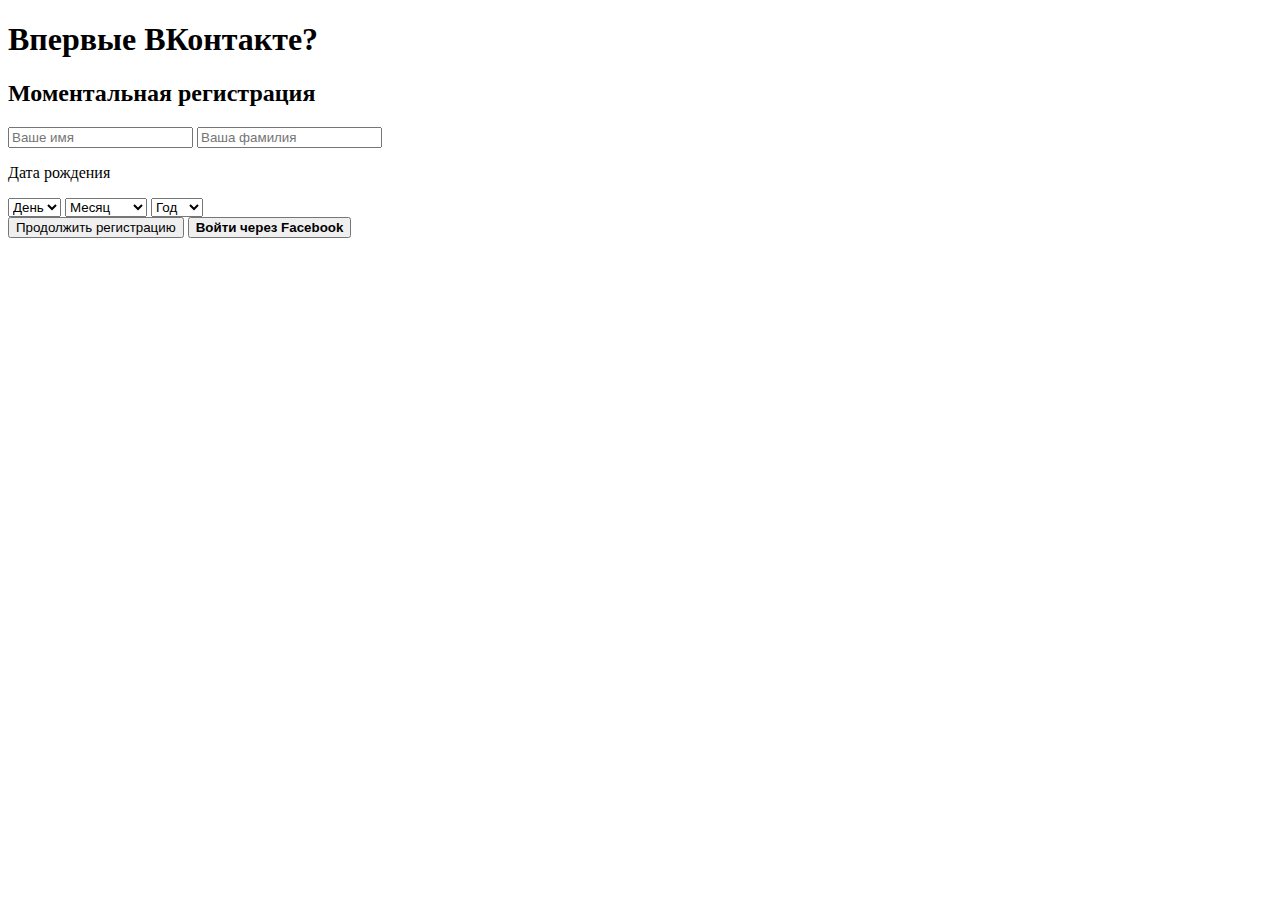
==== index.html @ 684052d0 "2 Week" ====
<!DOCTYPE html>
<html lang="ru">
<head>
    <link rel="stylesheet" href="Style.css">
    <meta charset="UTF-8">
    <title>Регистрация</title>
</head>
<body>
    <div id="register">
        <div id="Title">
            <h1>Впервые ВКонтакте?</h1>
            <h2>Моментальная регистрация</h2>
        </div>
        <div id="FLName">
            <input placeholder="Ваше имя">
            <input placeholder="Ваша фамилия">
        </div>
        <div id="birthday">
            <p>Дата рождения</p>
            <select id="day">
                <option class="default">День</option>
            </select>
            <script>
                let day = document.getElementById('day');
                for (var i=1; i<=31;i++){
                    day.options[day.options.length] = new Option(i, i);
                }
            </script>

            <select id="month">
                <option>Месяц</option>
                <option>Январь</option>
                <option>Февраль</option>
                <option>Март</option>
                <option>Апрель</option>
                <option>Май</option>
                <option>Июнь</option>
                <option>Июль</option>
                <option>Август</option>
                <option>Сентябрь</option>
                <option>Октябрь</option>
                <option>Ноябрь</option>
                <option>Декабрь</option>
            </select>

            <select id="year">
                <option>Год</option>
            </select>
            <script>
                let year = document.getElementById('year');
                for (var i=2007; i>=1902; i--){
                    year.options[year.options.length] = new Option(i, i);
                }
            </script>
        </div>

        <div id="alternative">
            <button id="next">Продолжить регистрацию</button>
            <button id="Facebook"><b>Войти через Facebook</b></button>
        </div>

    </div>
</body>
</html>
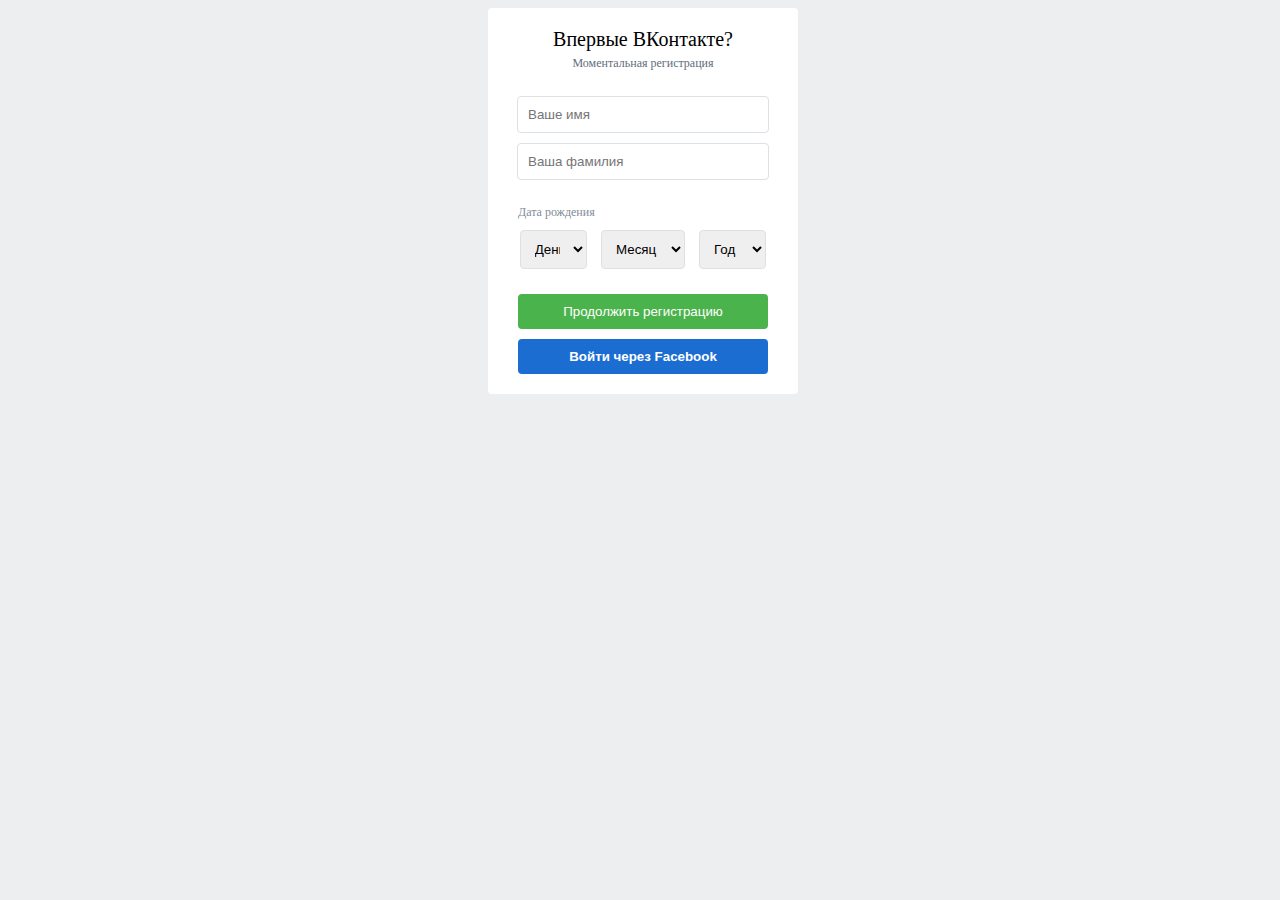
==== commit 23e0536a: "Update index.html" ====
--- a/index.html
+++ b/index.html
@@ -1,7 +1,7 @@
 <!DOCTYPE html>
 <html lang="ru">
 <head>
-    <link rel="stylesheet" href="Style.css">
+    <link rel="stylesheet" href="style.css">
     <meta charset="UTF-8">
     <title>Регистрация</title>
 </head>
@@ -61,4 +61,4 @@
 
     </div>
 </body>
-</html>+</html>
--- a/style.css
+++ b/style.css
@@ -0,0 +1,89 @@
+body{
+    width: calc(100% - 10px);
+    background-color: #EDEEF0;
+    text-align: center;
+    font-family: verdana;
+}
+#register{
+    display:inline-block;
+    background-color: white;
+    border-radius: 4px;
+    border: #DCE1E6;
+    width: 300px;
+}
+
+div *{
+    border-radius: 4px;
+    padding: 10px;
+    margin: 5px;
+}
+
+div{
+    padding: 5px;
+}
+
+input{
+    border-style:solid;
+    border-color: #DCE1E6;
+    border-width: 1px;
+    font-size: 10pt;
+    width: calc(100% - 50px);
+}
+select {
+    border-style:solid;
+    border-color: #DCE1E6;
+    border-width: 1px;
+    font-size: 10pt;
+}
+
+h1{
+    font-size: 15pt;
+    font-weight: lighter;
+    padding: 0px;
+}
+h2{
+    font-size: 9pt;
+    font-weight: lighter;
+    color: #626D7A;
+    padding: 0px;
+}
+
+button{
+    border-width: 0px;
+    color: white;
+    font-size: 10pt;
+    width: calc(100% - 30px);
+}
+
+#next{
+    background-color: #4BB34B;
+}
+#next:hover{
+    background-color: #61BB61
+}
+
+#Facebook{
+    background-color: #1B6DD1;
+}
+#Facebook:hover{
+    background-color: #2474D5;
+}
+
+p{
+    font-size: 9pt;
+    font-weight: lighter;
+    padding: 0px;
+    text-align: left;
+    color: #818C99;
+    padding-left: 10px;
+}
+
+#day{
+    width: 24%;
+}
+#month{
+    width: 30%;
+}
+#year{
+    width: 24%;
+}
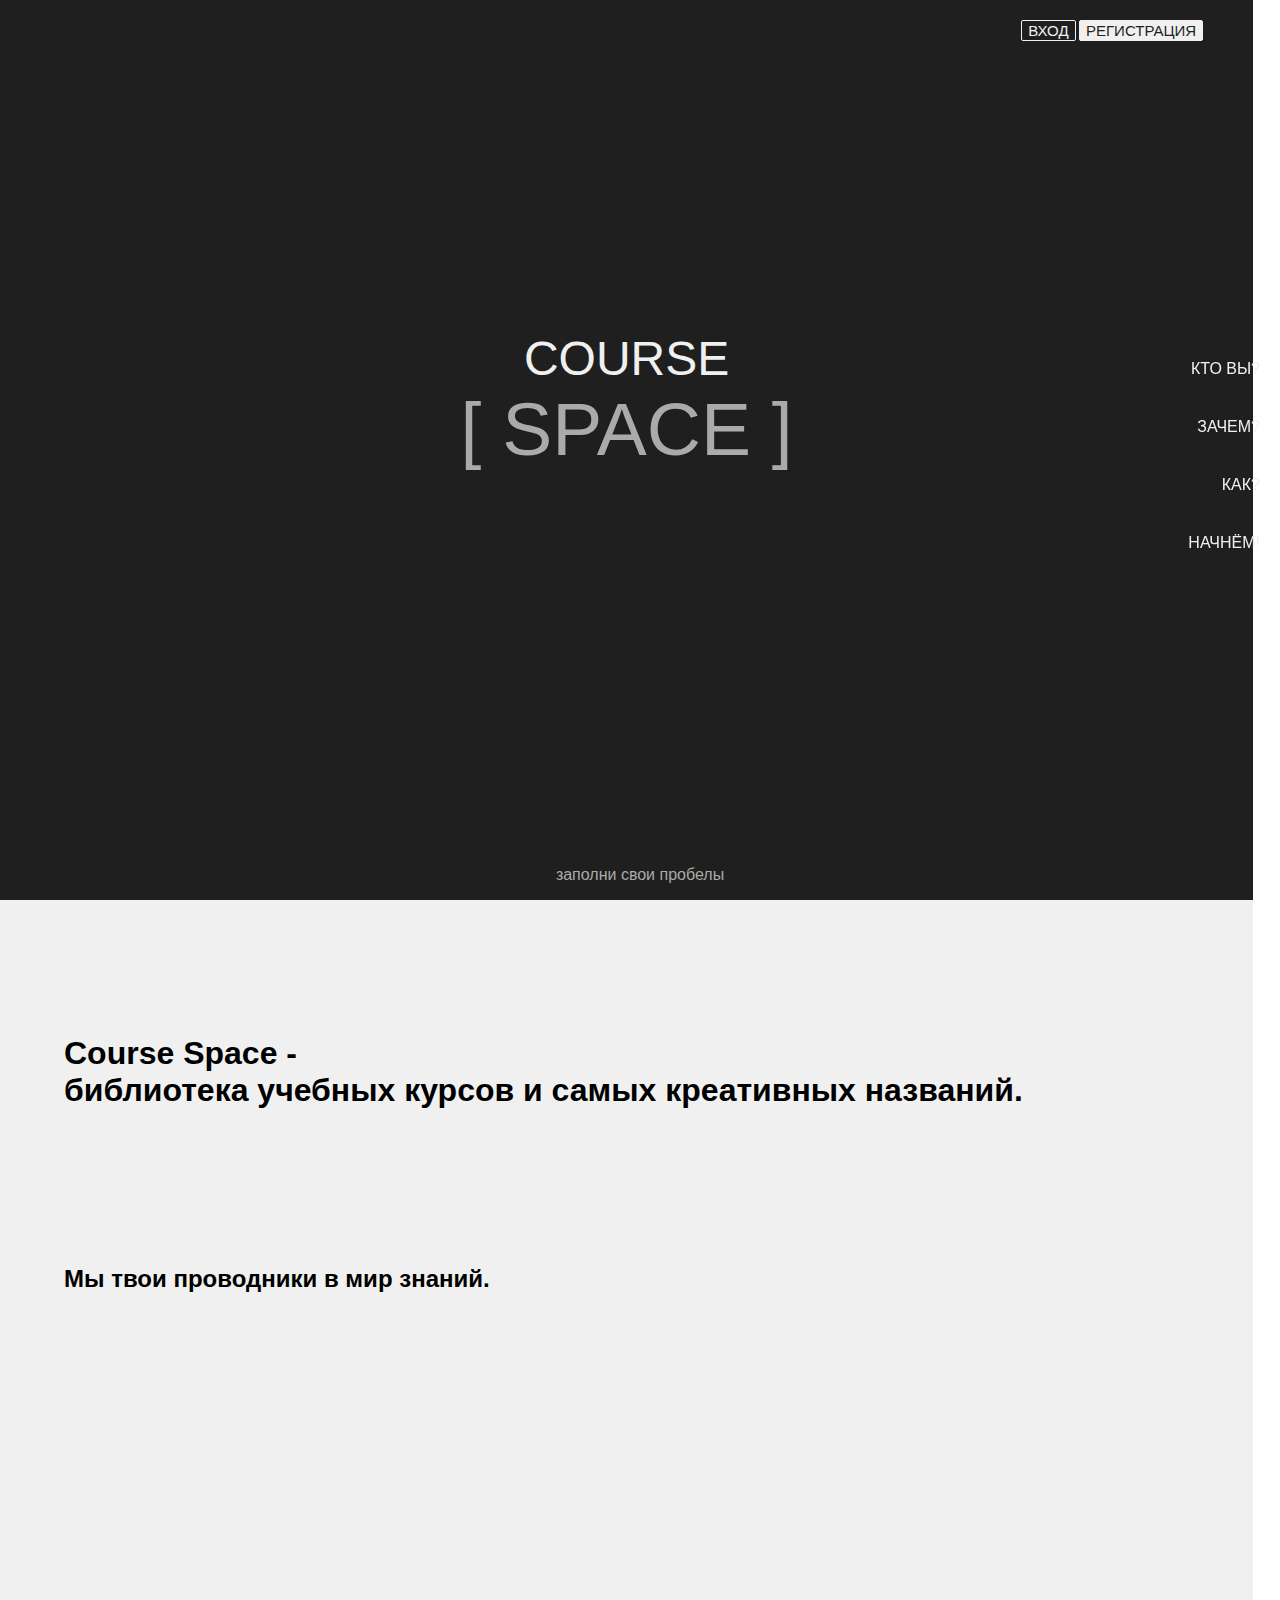
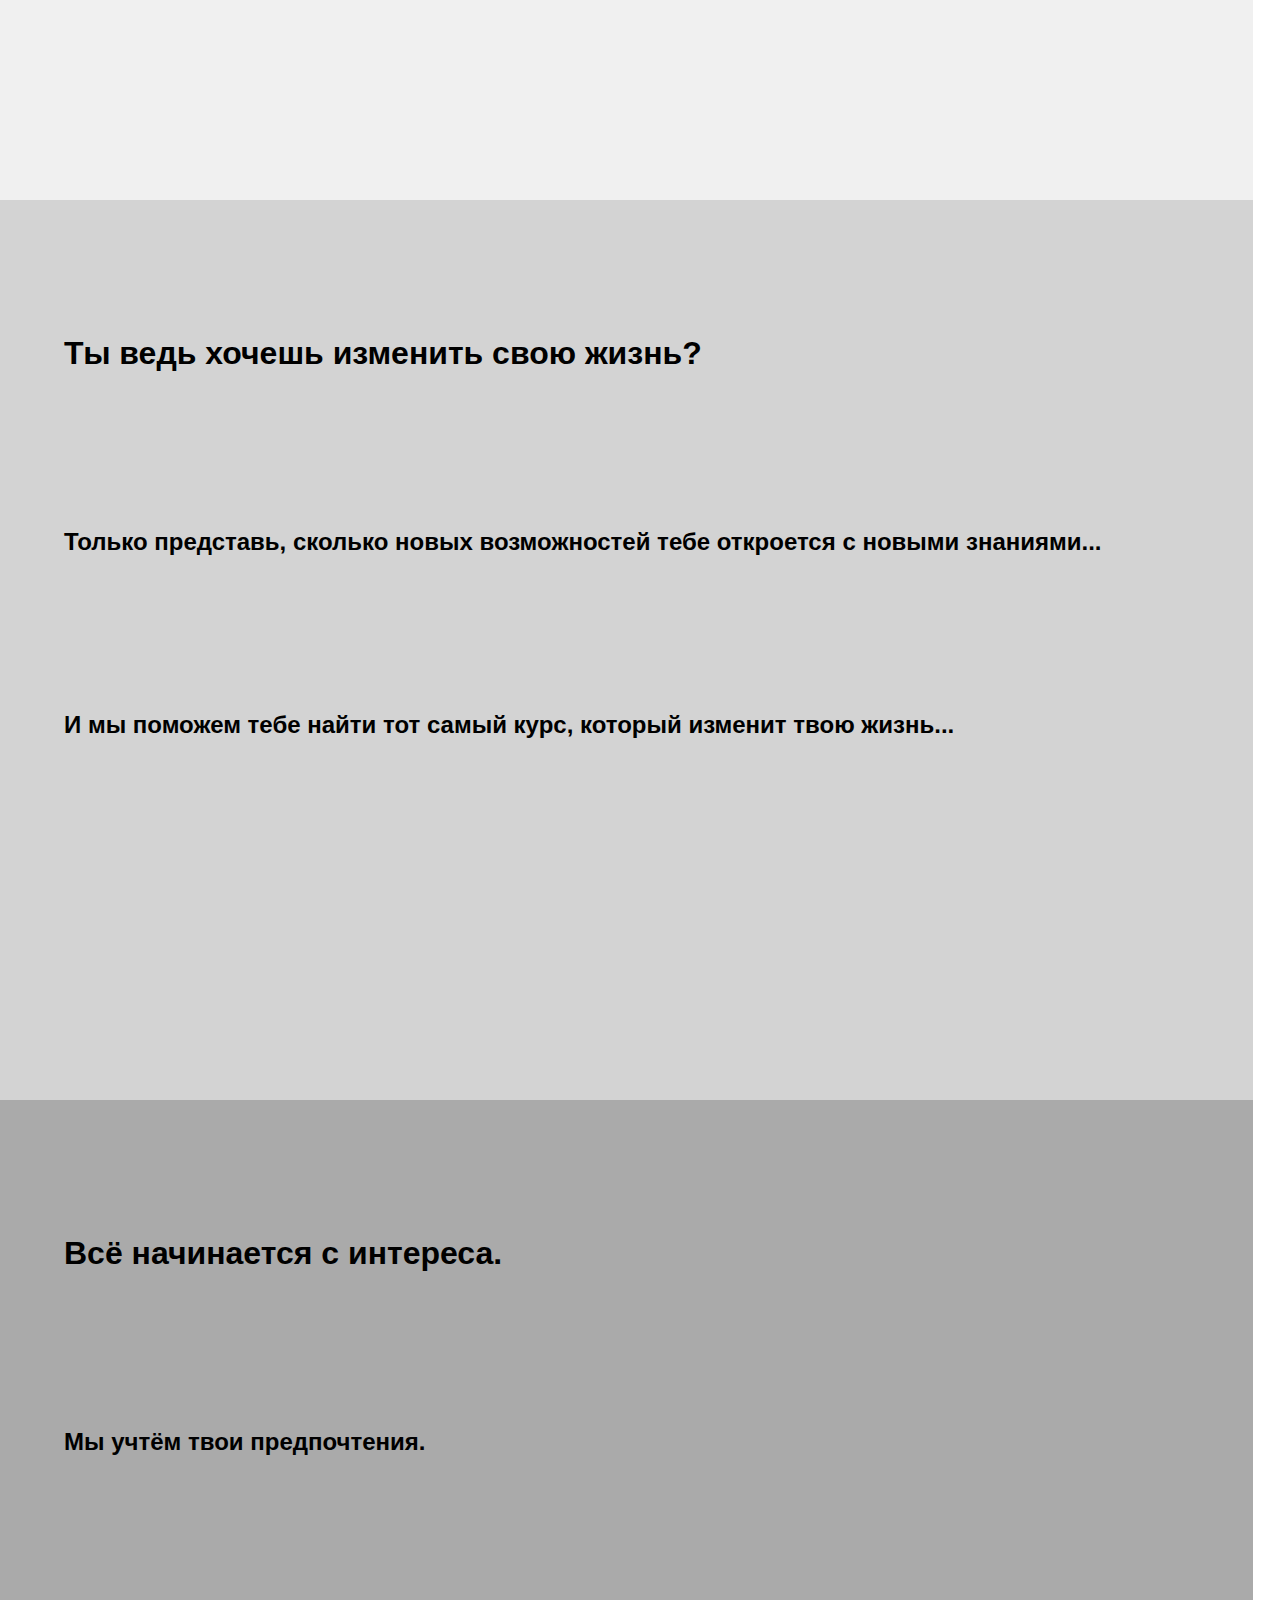
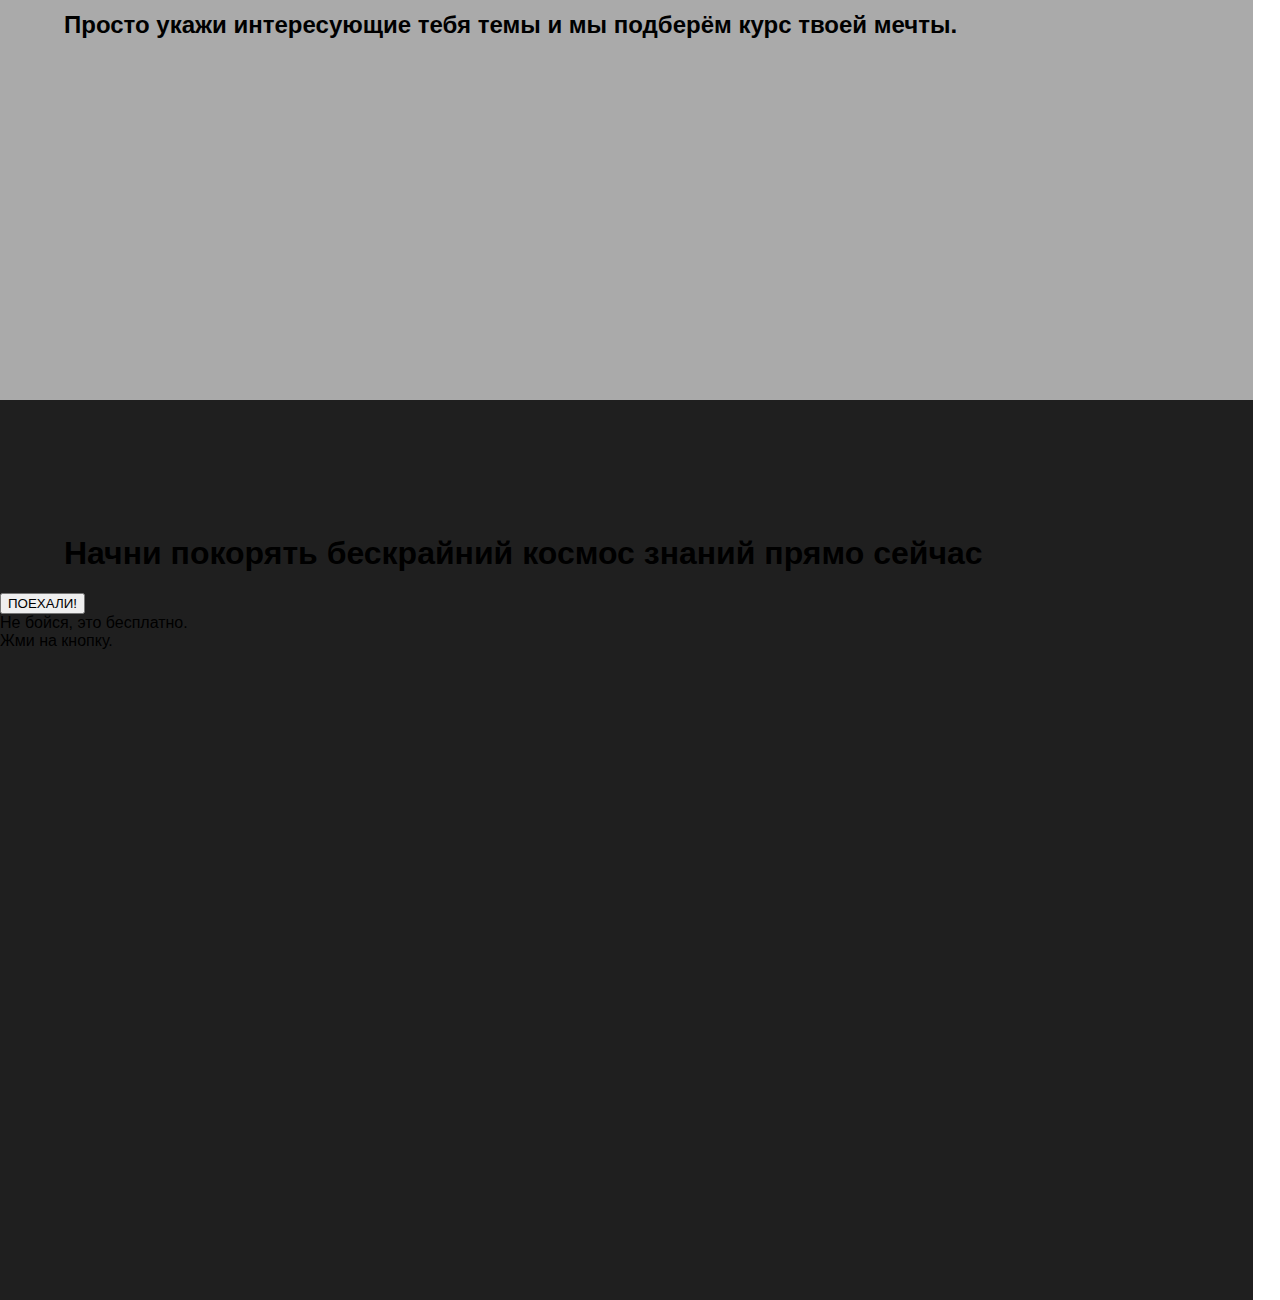
==== commit baecee55: "create home page" ====
--- a/index.html
+++ b/index.html
@@ -3,62 +3,93 @@
 <head>
     <link rel="stylesheet" href="style.css">
     <meta charset="UTF-8">
-    <title>Регистрация</title>
+    <title>Course Space</title>
 </head>
 <body>
-    <div id="register">
-        <div id="Title">
-            <h1>Впервые ВКонтакте?</h1>
-            <h2>Моментальная регистрация</h2>
-        </div>
-        <div id="FLName">
-            <input placeholder="Ваше имя">
-            <input placeholder="Ваша фамилия">
-        </div>
-        <div id="birthday">
-            <p>Дата рождения</p>
-            <select id="day">
-                <option class="default">День</option>
-            </select>
-            <script>
-                let day = document.getElementById('day');
-                for (var i=1; i<=31;i++){
-                    day.options[day.options.length] = new Option(i, i);
-                }
-            </script>
+   <div class="Section" id="section1">
+       <div id="btnSection">
+            <button id="logIn">ВХОД</button>
+            <button id="signIn">РЕГИСТРАЦИЯ</button>
+       </div>
+       <div id="logo">
+            <div id="C">
+                СOURSE
+            </div>
+            <div id="S">
+                [ SPACE ]
+            </div>
+       </div>
+       <div id="text">
+           <p>заполни свои пробелы</p>
+           <div id="arrow"></div>
+       </div>
+   </div>
 
-            <select id="month">
-                <option>Месяц</option>
-                <option>Январь</option>
-                <option>Февраль</option>
-                <option>Март</option>
-                <option>Апрель</option>
-                <option>Май</option>
-                <option>Июнь</option>
-                <option>Июль</option>
-                <option>Август</option>
-                <option>Сентябрь</option>
-                <option>Октябрь</option>
-                <option>Ноябрь</option>
-                <option>Декабрь</option>
-            </select>
+   <div class="Section" id="section2">
+       <h1>
+            <b>Course Space -</b> </br> 
+            библиотека учебных курсов и самых креативных названий.
+       </h1>
+       <h2>
+            Мы твои проводники в мир знаний.
+       </h2>
+    </div>
 
-            <select id="year">
-                <option>Год</option>
-            </select>
-            <script>
-                let year = document.getElementById('year');
-                for (var i=2007; i>=1902; i--){
-                    year.options[year.options.length] = new Option(i, i);
-                }
-            </script>
+    <div class="Section" id="section3">
+        <h1>
+            Ты ведь хочешь <b>изменить</b> свою жизнь?
+       </h1>
+       <h2>
+            Только представь, сколько новых возможностей тебе откроется с новыми знаниями...
+       </h2>
+       <h2>
+        И мы поможем тебе найти тот самый курс, который <b>изменит</b> твою жизнь... 
+       </h2>
+    </div>
+
+    <div class="Section" id="section4">
+        <h1>
+            Всё начинается с <b>интереса</b>.
+       </h1>
+       <h2>
+            Мы учтём твои предпочтения.       
+        </h2>
+       <h2>
+            Просто укажи интересующие тебя темы и мы подберём <b>курс твоей мечты</b>.
+        </h2>
+    </div>
+
+    <div class="Section" id="section5">
+       <h1>
+           <b>Начни покорять бескрайний космос знаний прямо сейчас</b>
+       </h1>
+       <button>ПОЕХАЛИ!</button>
+       <br>
+        Не бойся, это бесплатно. </br>
+        Жми на кнопку.
+       </p>
+    </div>
+
+    <div id="board">
+        <div class="point" id="p1">
+            <div id="name">КТО ВЫ?</div>
+            <div id="pointBtn"></div>
         </div>
 
-        <div id="alternative">
-            <button id="next">Продолжить регистрацию</button>
-            <button id="Facebook"><b>Войти через Facebook</b></button>
+        <div class="point" id="p2">
+            <div id="name">ЗАЧЕМ?</div>
+            <div id="pointBtn"></div>
         </div>
 
-    </div>
+        <div class="point" id="p3">
+            <div id="name">КАК?</div>
+            <div id="pointBtn"></div>
+        </div>
+
+        <div class="point" id="p4">
+            <div id="name">НАЧНЁМ!</div>
+            <div id="pointBtn"></div>
+        </div>
+   </div>
 </body>
 </html>
--- a/style.css
+++ b/style.css
@@ -1,89 +1,119 @@
-body{
-    width: calc(100% - 10px);
-    background-color: #EDEEF0;
-    text-align: center;
-    font-family: verdana;
-}
-#register{
-    display:inline-block;
-    background-color: white;
-    border-radius: 4px;
-    border: #DCE1E6;
-    width: 300px;
+:root {
+    --black: #1F1F1F;
+    --gray: #AAAAAA;
+    --lgray: #D3D3D3;
+    --white: #F0F0F0;
 }
 
-div *{
-    border-radius: 4px;
-    padding: 10px;
-    margin: 5px;
+body{
+    margin: 0px;
+    padding: 0px;
+    font-family: Arial;
 }
 
-div{
-    padding: 5px;
+
+.Section{
+    width: 97.9vw;
+    height: 100vh;
 }
 
-input{
-    border-style:solid;
-    border-color: #DCE1E6;
-    border-width: 1px;
-    font-size: 10pt;
-    width: calc(100% - 50px);
+
+#section1{
+    background-color: var(--black);
 }
-select {
-    border-style:solid;
-    border-color: #DCE1E6;
-    border-width: 1px;
-    font-size: 10pt;
+#section2{
+    background-color: var(--white);
+}
+#section3{
+    background-color: var(--lgray);
+}
+#section4{
+    background-color: var(--gray);
+}
+#section5{
+    background-color: var(--black);
 }
 
-h1{
-    font-size: 15pt;
-    font-weight: lighter;
-    padding: 0px;
-}
-h2{
-    font-size: 9pt;
-    font-weight: lighter;
-    color: #626D7A;
-    padding: 0px;
+/* ==================== ПЕРЕЧЕНЬ СЕКЦИЙ СБОКУ ==================== */
+#board{
+    position: fixed;
+    top: 40%;
+    right: 0px;
+    color: var(--white);
+    text-align: right;
+    margin-right: 20px;
 }
 
-button{
-    border-width: 0px;
-    color: white;
-    font-size: 10pt;
-    width: calc(100% - 30px);
+.point{
+    margin-bottom: 40px;
 }
 
-#next{
-    background-color: #4BB34B;
-}
-#next:hover{
-    background-color: #61BB61
+/* ==================== СЕКЦИЯ 1 ==================== */
+
+#section1 #btnSection{
+    text-align: right;
+    padding: 20px 50px;
+    font-size: 12px;
 }
 
-#Facebook{
-    background-color: #1B6DD1;
-}
-#Facebook:hover{
-    background-color: #2474D5;
+/* ВХОД И РЕГИСТРАЦИЯ */
+
+#signIn, #logIn{
+    border: 1px;
+    border-radius: 2px;
+    border-style: solid;
+    font-size: 15px;
 }
 
-p{
-    font-size: 9pt;
-    font-weight: lighter;
-    padding: 0px;
-    text-align: left;
-    color: #818C99;
-    padding-left: 10px;
+#logIn{
+    border-color: var(--white);
+    background-color: var(--black);
+    color: var(--white);
+}
+#signIn{
+
+    border-color: var(--white);
+    background-color: var(--white);
+    color: var(--black);
 }
 
-#day{
-    width: 24%;
+/* ЛОГОТИП */
+
+#logo{
+    margin-top: 30vh;
+    text-align: center;
 }
-#month{
-    width: 30%;
+#section1 #C{
+    color: var(--white);
+    font-size: 48px;
 }
-#year{
-    width: 24%;
+#section1 #S{
+    color: var(--gray);
+    font-size: 75px;
 }
+
+/* ТЕКСТ СНИЗУ */
+
+#section1 #text{
+    position: absolute;
+    color: var(--gray);
+    bottom: 0px;
+    width: 100%;
+}
+#section1 #text p{
+
+    text-align: center;
+}
+
+/* ==================== СЕКЦИЯ 2 ==================== */
+h1{
+    padding-top: 15vh;
+    padding-left: 5vw;
+    margin-top: 0px;
+}
+
+h2{
+    margin-top: 0px;
+    padding-top: 15vh;
+    padding-left: 5vw;
+}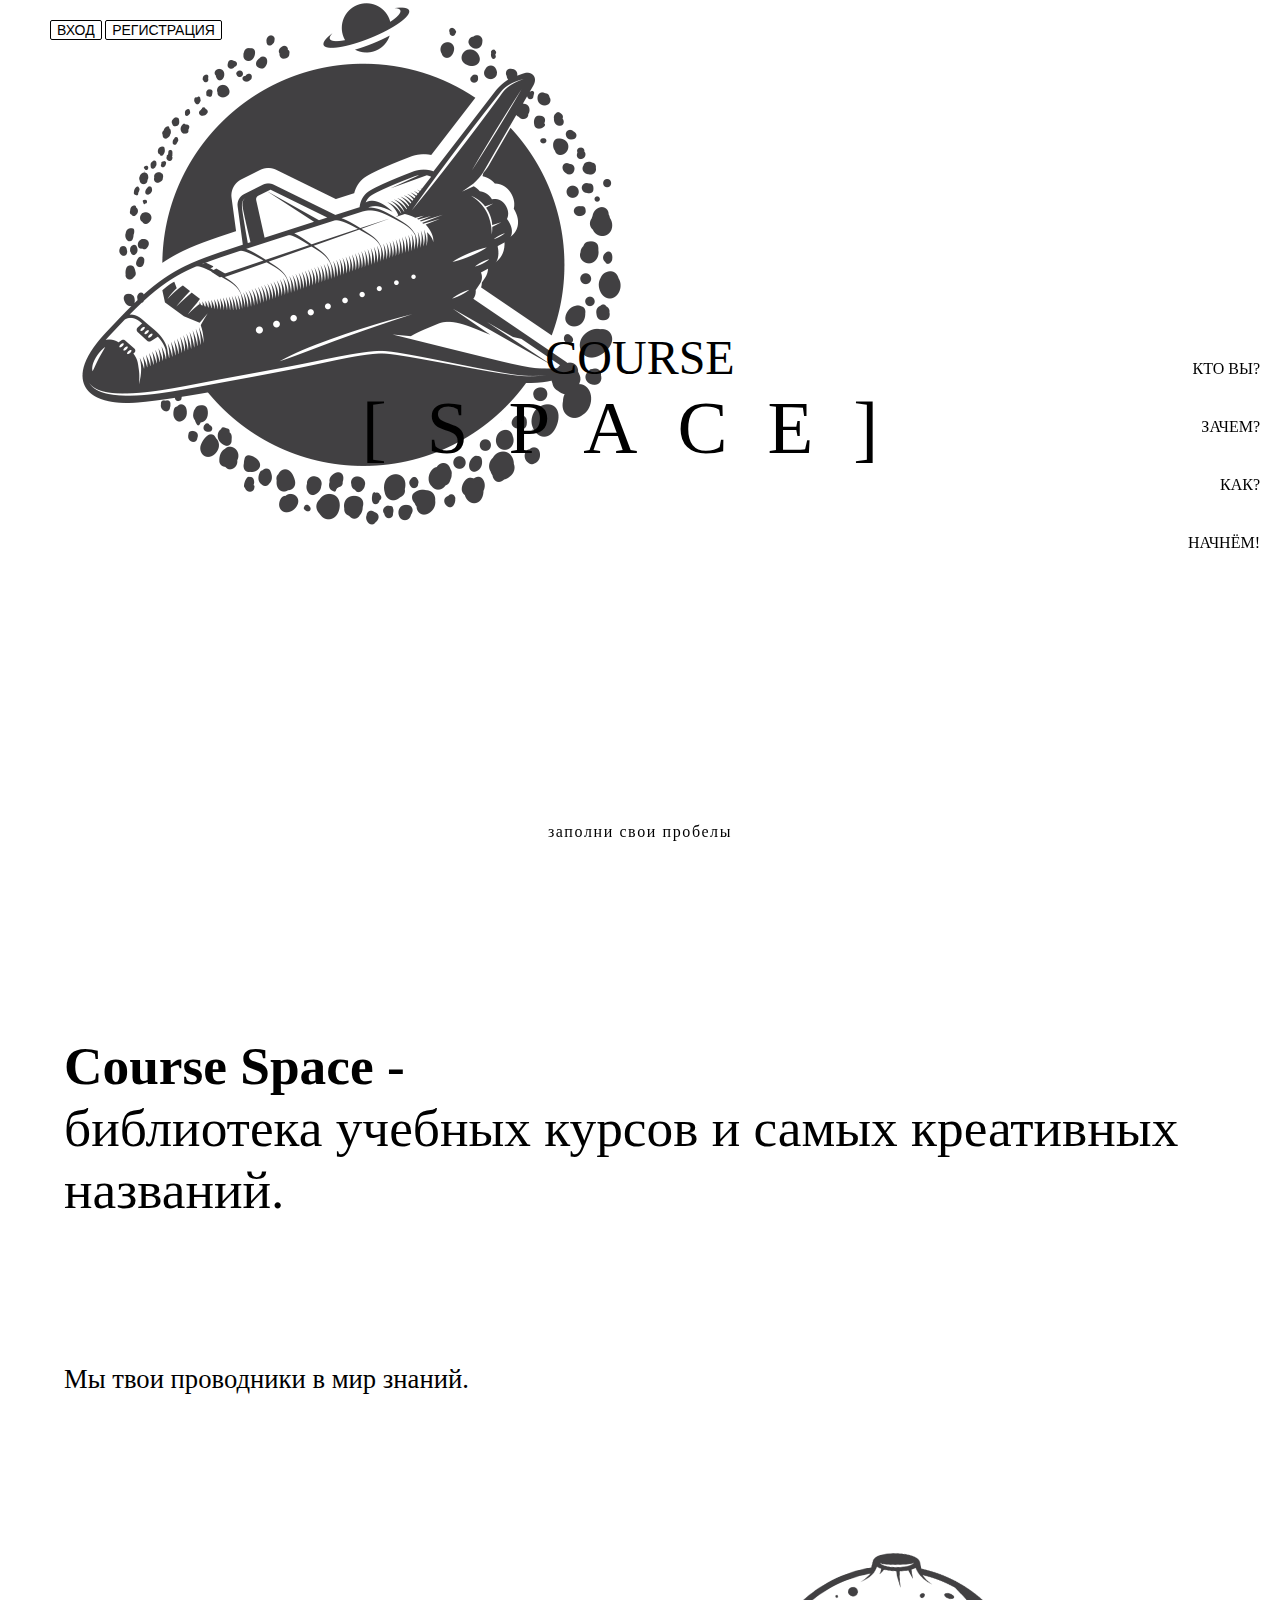
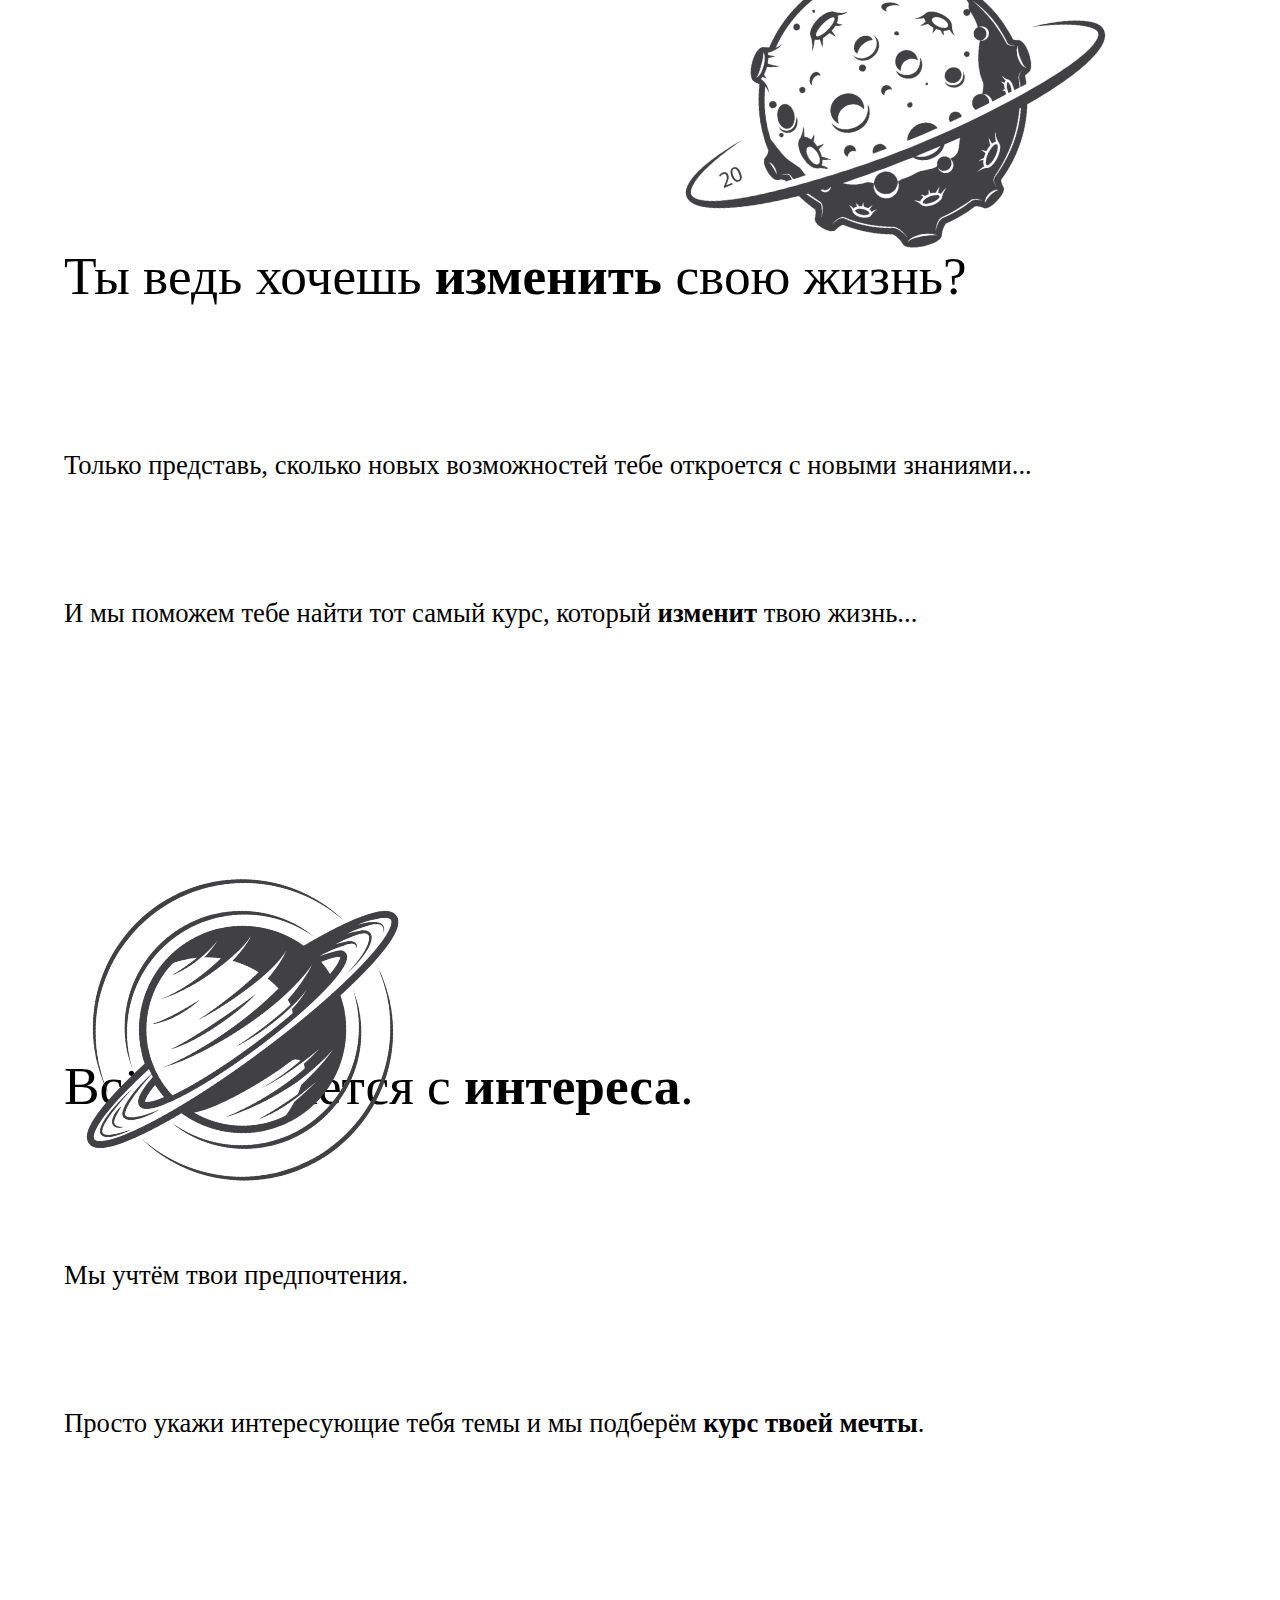
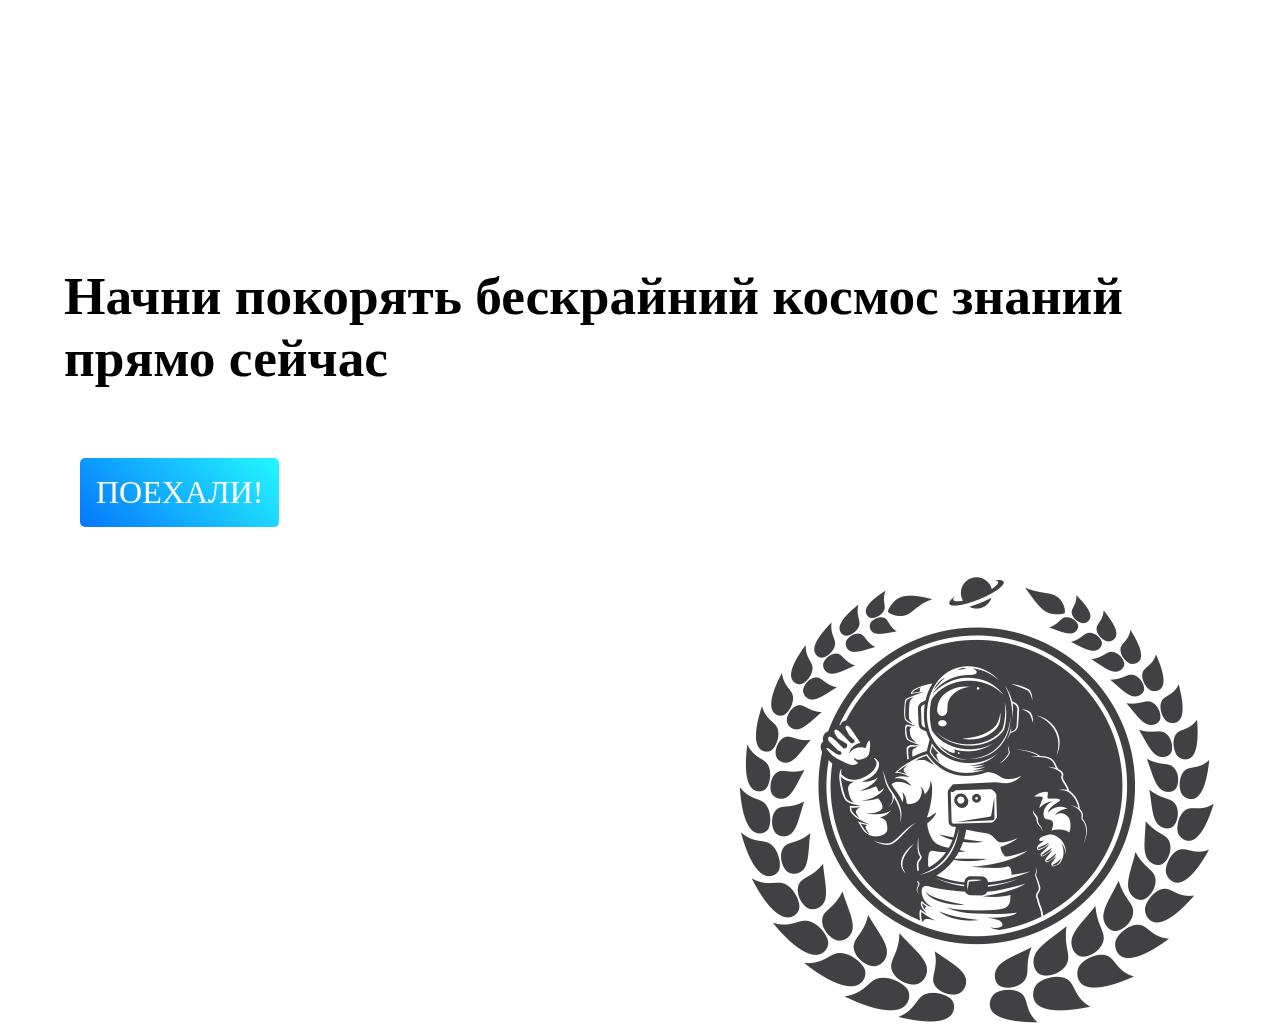
==== commit cb9825d9: "Landing update 1" ====
--- a/index.html
+++ b/index.html
@@ -1,73 +1,84 @@
 <!DOCTYPE html>
 <html lang="ru">
 <head>
-    <link rel="stylesheet" href="style.css">
+    <link rel="stylesheet" href="style/landing.css">
     <meta charset="UTF-8">
     <title>Course Space</title>
+    <script src="https://ajax.googleapis.com/ajax/libs/jquery/2.2.0/jquery.min.js"></script> 
+    <script src="scripts/index.js"></script>
 </head>
 <body>
    <div class="Section" id="section1">
        <div id="btnSection">
-            <button id="logIn">ВХОД</button>
+            <button 
+                id="logIn"
+                onclick="window.location.href = 'home.html';"
+            >ВХОД</button>
             <button id="signIn">РЕГИСТРАЦИЯ</button>
        </div>
+       <!-- <img src="style/img/4.png" id="img1"> -->
        <div id="logo">
             <div id="C">
                 СOURSE
             </div>
             <div id="S">
-                [ SPACE ]
+                [SPACE]
             </div>
        </div>
-       <div id="text">
-           <p>заполни свои пробелы</p>
-           <div id="arrow"></div>
-       </div>
+       <div id="btnSpace" class="demo">
+            <a href="#section2"><span></span>заполни свои пробелы</a>
+        </div>
    </div>
 
    <div class="Section" id="section2">
-       <h1>
+       <p id="w1">
             <b>Course Space -</b> </br> 
             библиотека учебных курсов и самых креативных названий.
-       </h1>
-       <h2>
+       </p>
+       <p id="w2">
             Мы твои проводники в мир знаний.
-       </h2>
+       </p>
     </div>
-
+    
     <div class="Section" id="section3">
-        <h1>
+        <img src="style/img/3.png" id="img3">
+        <p id="w1">
             Ты ведь хочешь <b>изменить</b> свою жизнь?
-       </h1>
-       <h2>
+       </p>
+       <p id="w2">
             Только представь, сколько новых возможностей тебе откроется с новыми знаниями...
-       </h2>
-       <h2>
+       </p>
+       <p id="w2">
         И мы поможем тебе найти тот самый курс, который <b>изменит</b> твою жизнь... 
-       </h2>
+       </p>
     </div>
 
     <div class="Section" id="section4">
-        <h1>
+        <img src="style/img/2.png" id="img2">
+        <p id="w1">
             Всё начинается с <b>интереса</b>.
-       </h1>
-       <h2>
+       </p>
+       <p id="w2">
             Мы учтём твои предпочтения.       
-        </h2>
-       <h2>
+        </p>
+       <p id="w2">
             Просто укажи интересующие тебя темы и мы подберём <b>курс твоей мечты</b>.
-        </h2>
+        </p>
     </div>
 
     <div class="Section" id="section5">
-       <h1>
+       <p id="w1">
            <b>Начни покорять бескрайний космос знаний прямо сейчас</b>
-       </h1>
-       <button>ПОЕХАЛИ!</button>
-       <br>
-        Не бойся, это бесплатно. </br>
-        Жми на кнопку.
        </p>
+       <div id="button-design">
+            <a onclick="window.location.href = 'home.html';" class="button2 b-blue rot-135">ПОЕХАЛИ!</a>
+        </div>
+       <p id="w3">
+        <br>
+            Не бойся, это бесплатно. </br>
+            Жми на кнопку.
+       </p>
+       <img src="style/img/5.png" id="img5">
     </div>
 
     <div id="board">
--- a/style/landing.css
+++ b/style/landing.css
@@ -0,0 +1,275 @@
+@import url(design-tokens/colors.css);
+@import url(design-tokens/sizes.css);
+@import url(fonts/fonts.css);
+
+html{
+    scroll-behavior: smooth;
+}
+
+body{
+    margin: 0px;
+    padding: 0px;
+    font-family: 'Century Gothic';
+}
+
+.Section{
+    width: 100%;
+    height: 90vh;
+    position: relative;
+}
+
+#section1{
+    width: 100%;
+    height: 100vh; 
+}
+
+#section5{
+    width: 100%;
+    height: 100vh; 
+}
+
+
+
+#section1{
+    background-color: var(--black);
+    background-image: url(img/4.png);
+    background-repeat: no-repeat;
+}
+#section2{
+    background-color: var(--white);
+}
+#section3{
+    background-color: var(--lgray);
+}
+#section4{
+    background-color: var(--gray);
+}
+#section5{
+    background-color: var(--black);
+}
+
+/* ==================== ПЕРЕЧЕНЬ СЕКЦИЙ СБОКУ ==================== */
+#board{
+    position: fixed;
+    top: 40%;
+    right: 0px;
+    color: var(--white);
+    text-align: right;
+    margin-right: 20px;
+}
+
+.point{
+    margin-bottom: 40px;
+}
+
+/* ==================== СЕКЦИЯ 1 ==================== */
+
+#section1 #btnSection{
+    text-align: var(--reg-centrir);
+    padding: 20px 50px;
+    font-size: var(--btn-size);
+}
+
+/* ВХОД И РЕГИСТРАЦИЯ */
+
+#signIn, #logIn{
+    border: 1px;
+    border-radius: 2px;
+    border-style: solid;
+    font-size: var(--btn-size);
+}
+
+#logIn{
+    border-color: var(--white);
+    background-color: var(--black);
+    color: var(--white);
+}
+#signIn{
+
+    border-color: var(--white);
+    background-color: var(--white);
+    color: var(--black);
+}
+
+/* ЛОГОТИП */
+
+
+#logo{
+    margin-top: 30vh;
+    text-align: center;
+    z-index: 10;
+}
+#section1 #C{
+    color: var(--white);
+    font-size: 48px;
+    z-index: 10;
+
+}
+
+@keyframes extension {
+    from {letter-spacing: normal;}
+    to {letter-spacing: 40px;}
+    }
+
+    
+#section1 #S{
+    color: var(--gray);
+    font-size: 75px;
+    z-index: 10;
+    animation: extension 15s;
+    letter-spacing: 40px;
+}
+
+
+
+
+/* ТЕКСТ СНИЗУ */
+
+#section1 #text{
+    position: absolute;
+    color: var(--gray);
+    bottom: 0px;
+    width: 100%;
+}
+#section1 #text p{
+    text-align: center;
+}
+
+#btnSpace a{
+    position: absolute;
+    color: var(--gray);
+    bottom: 50px;
+    width: 100%;
+    text-align: center;
+}
+
+.demo a {
+    z-index: 2;
+    display: inline-block;
+    -webkit-transform: translate(0, -50%);
+    transform: translate(0, -50%);
+    color: #fff;
+    font : normal 400 20px/1;
+    letter-spacing: .1em;
+    text-decoration: none;
+    transition: opacity .3s;
+  }
+  .demo a:hover {
+    opacity: .5;
+  }
+
+  #btnSpace a {
+    padding-top: 0px;
+  }
+  #btnSpace a span {
+    position: absolute;
+    top: 10px;
+    left: 50%;
+    width: 24px;
+    height: 24px;
+    margin-left: -12px;
+    border-left: 1px solid #fff;
+    border-bottom: 1px solid #fff;
+    -webkit-transform: rotate(-45deg);
+    transform: rotate(-45deg);
+    -webkit-animation: sdb05 1.5s infinite;
+    animation: sdb05 1.5s infinite;
+    box-sizing: border-box;
+  }
+  @-webkit-keyframes sdb05 {
+    0% {
+      -webkit-transform: rotate(-45deg) translate(0, 0);
+      opacity: 0;
+    }
+    50% {
+      opacity: 1;
+    }
+    100% {
+      -webkit-transform: rotate(-45deg) translate(-20px, 20px);
+      opacity: 0;
+    }
+  }
+  @keyframes sdb05 {
+    0% {
+      transform: rotate(-45deg) translate(0, 0);
+      opacity: 0;
+    }
+    50% {
+      opacity: 1;
+    }
+    100% {
+      transform: rotate(-45deg) translate(-20px, 20px);
+      opacity: 0;
+    }
+  }
+  
+
+/* ==================== СЕКЦИЯ 2 ==================== */
+#img3{
+    position: absolute;
+    right: 60px;
+    top: -200px;
+    width: 600px;
+    height: auto;
+    transform: rotate(-8.19deg);
+}
+
+#img2{
+    position: absolute;
+    left: 60px;
+    top: -100px;
+    width: 400px;
+    height: auto;
+    transform: rotate(-8.19deg);
+}
+
+#img5{
+position: absolute;
+bottom: 0px;
+right: 0px;
+}
+
+
+h1{
+    padding-top: 15vh;
+    padding-left: 5vw;
+    margin-top: 0px;
+    font-size: 40pt;
+    font-weight: 100;
+}
+
+h2{
+    margin-top: 0px;
+    padding-top: 15vh;
+    padding-left: 5vw;
+}
+
+#w1{
+    padding-top: 15vh;
+    padding-left: 5vw;
+    margin-top: 0px;
+    font-size: 40pt;
+}
+
+#w2{
+    padding-top: 10vh;
+    padding-left: 5vw;
+    margin-top: 0px;
+    font-size: 20pt;
+}
+
+#w3{
+    padding-left: 5vw;
+    margin-top: 0px;
+    font-size: 20pt;
+    color: white;
+}
+
+#button-design .b-blue,#button-design .b-blue:before{background:#0576ff;background:-moz-linear-gradient(45deg,#0576ff 0,#24f8ff 100%);background:-webkit-gradient(left bottom,right top,color-stop(0,#0576ff),color-stop(100%,#24f8ff));background:-webkit-linear-gradient(45deg,#0576ff 0,#24f8ff 100%);background:-o-linear-gradient(45deg,#0576ff 0,#24f8ff 100%);background:-ms-linear-gradient(45deg,#0576ff 0,#24f8ff 100%);background:linear-gradient(45deg,#0576ff 0,#24f8ff 100%);filter:progid:DXImageTransform.Microsoft.gradient(startColorstr='#0576ff',endColorstr='#24f8ff',GradientType=1)}
+#button-design .button2{display:inline-block;font-size:2em;margin:.5em;padding:.5em;border-radius:5px;transition:all .5s;filter:hue-rotate(0);color:#FFF;text-decoration:none}
+#button-design .rot-135:hover{filter:hue-rotate(135deg)}
+
+#button-design {
+    padding-left: 5vw;
+    width: 400px;
+}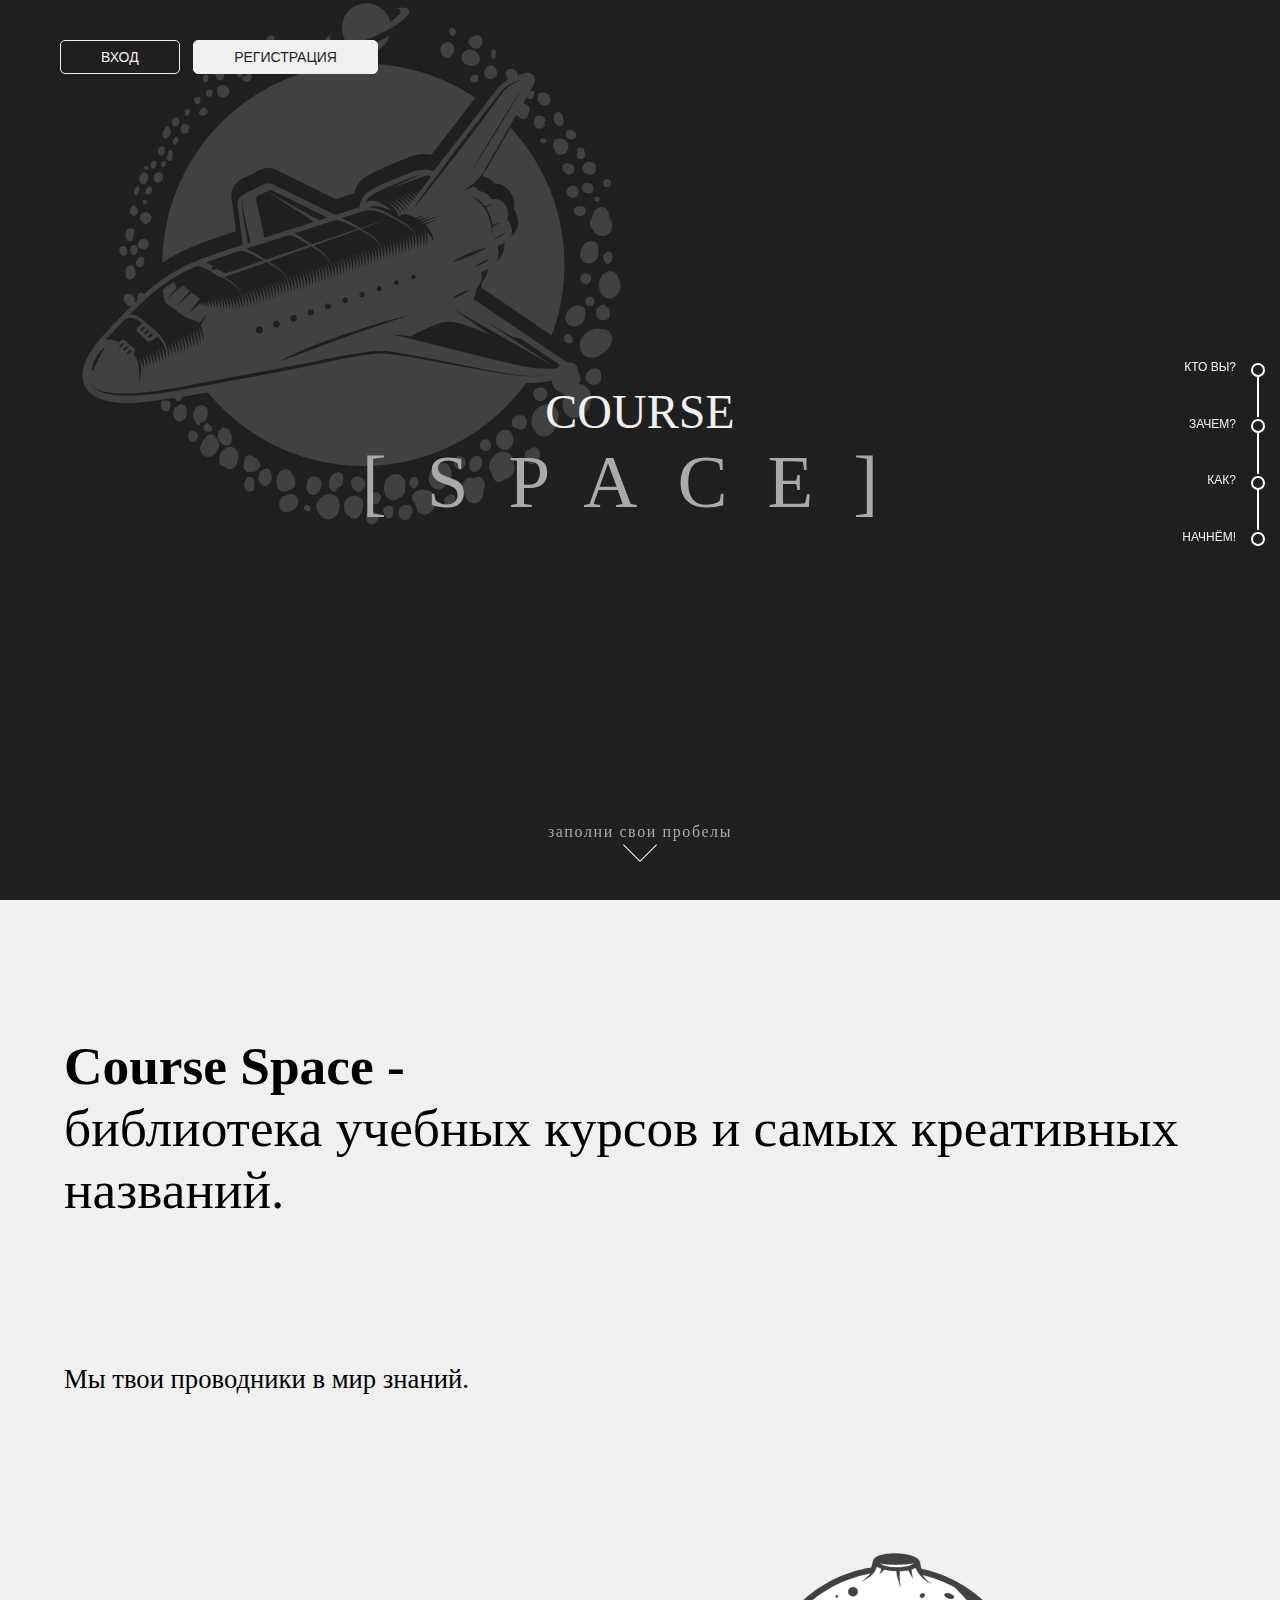
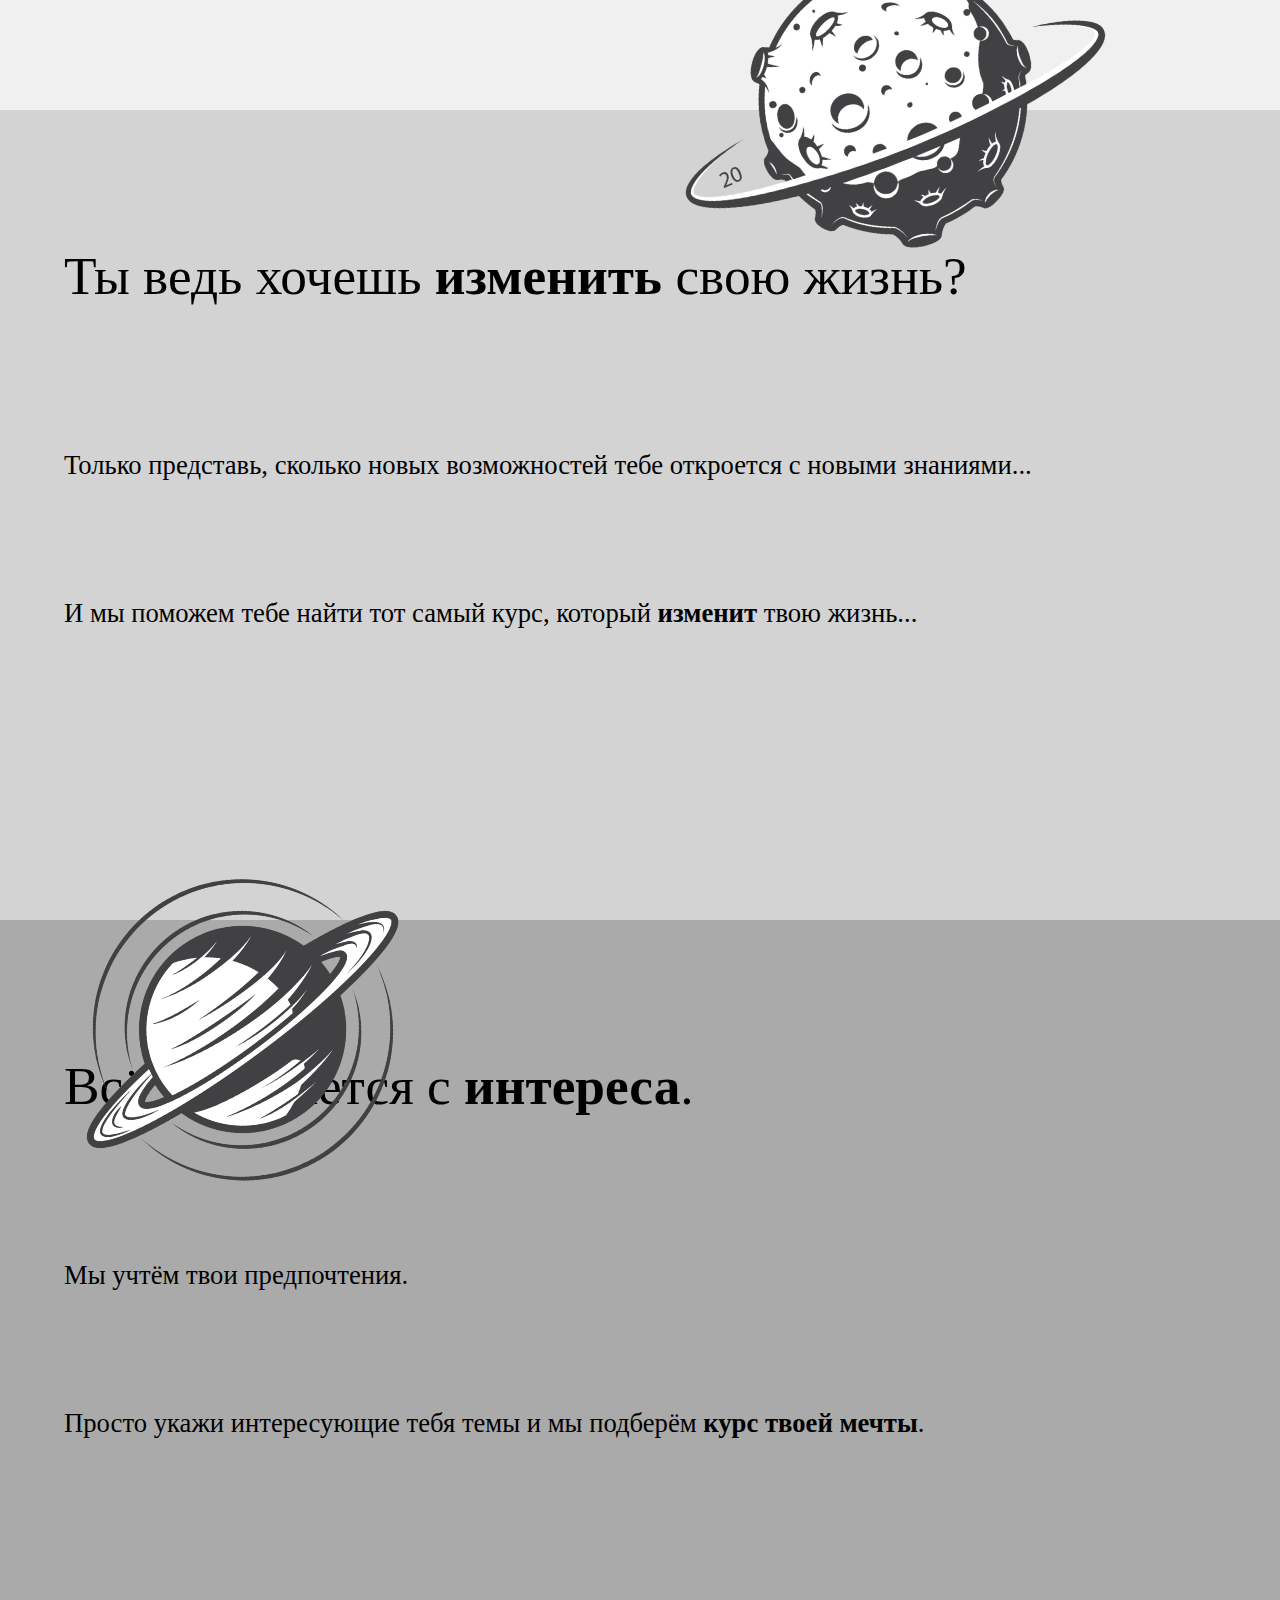
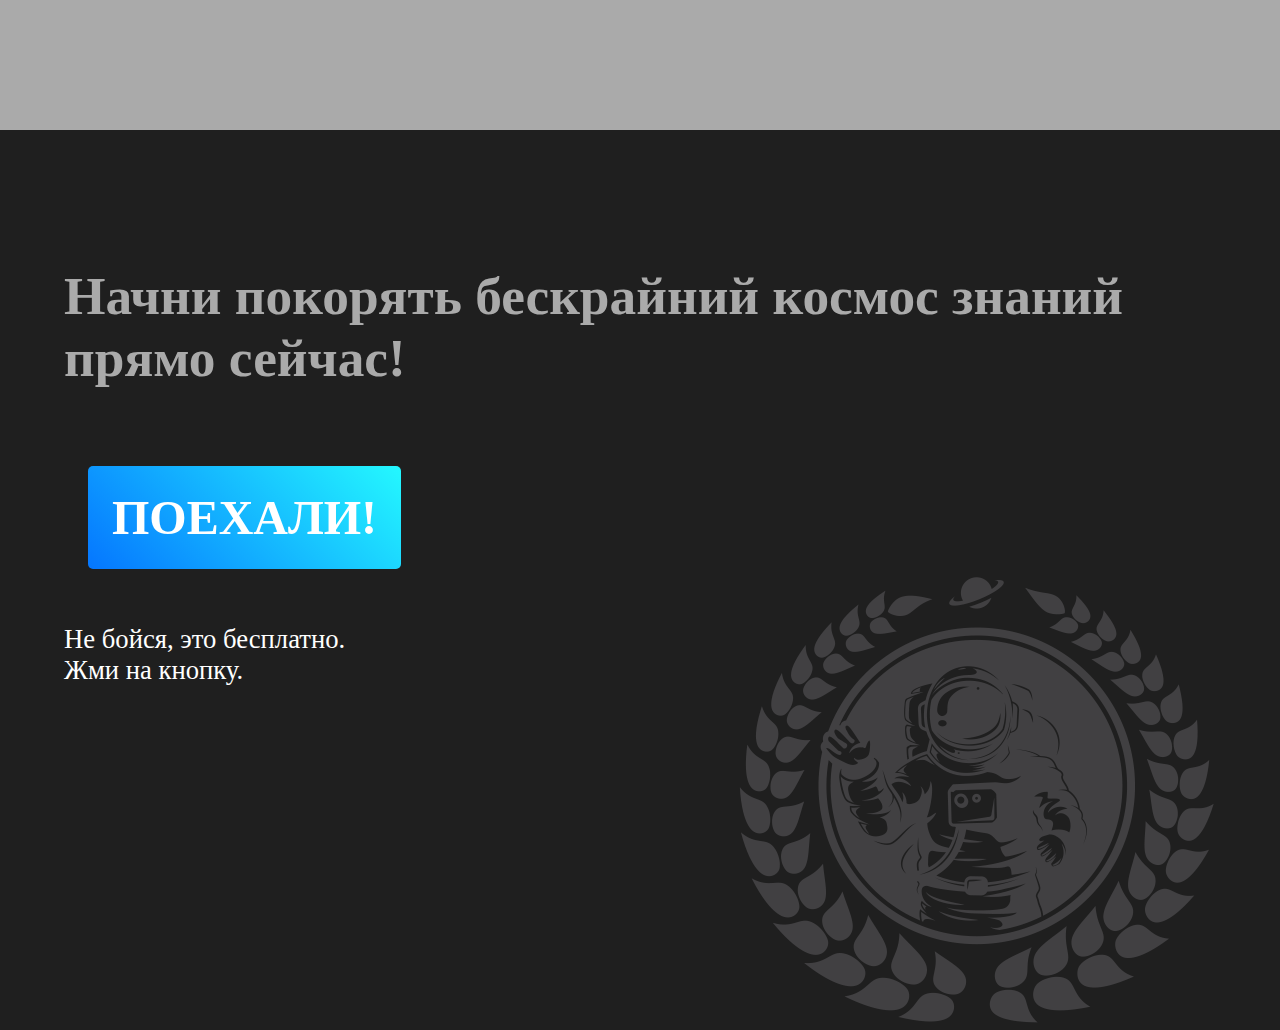
==== commit 8244a16f: "update 4.0" ====
--- a/index.html
+++ b/index.html
@@ -12,18 +12,15 @@
        <div id="btnSection">
             <button 
                 id="logIn"
-                onclick="window.location.href = 'home.html';"
+                onclick="window.location.href = 'login.html';"
             >ВХОД</button>
             <button id="signIn">РЕГИСТРАЦИЯ</button>
        </div>
-       <!-- <img src="style/img/4.png" id="img1"> -->
        <div id="logo">
             <div id="C">
                 СOURSE
             </div>
-            <div id="S">
-                [SPACE]
-            </div>
+            <div id="S">[SPACE] </div>
        </div>
        <div id="btnSpace" class="demo">
             <a href="#section2"><span></span>заполни свои пробелы</a>
@@ -67,8 +64,8 @@
     </div>
 
     <div class="Section" id="section5">
-       <p id="w1">
-           <b>Начни покорять бескрайний космос знаний прямо сейчас</b>
+       <p id="w4">
+           <b>Начни покорять бескрайний космос знаний прямо сейчас!</b>
        </p>
        <div id="button-design">
             <a onclick="window.location.href = 'home.html';" class="button2 b-blue rot-135">ПОЕХАЛИ!</a>
@@ -82,25 +79,30 @@
     </div>
 
     <div id="board">
-        <div class="point" id="p1">
+        <div class="point" id="p1" onclick="window.location.href = '#section2';">
             <div id="name">КТО ВЫ?</div>
-            <div id="pointBtn"></div>
+            <div class="pointBtn" id="pointBtn1"></div>
         </div>
 
-        <div class="point" id="p2">
+        <div class="point" id="p2" onclick="window.location.href = '#section3';">
             <div id="name">ЗАЧЕМ?</div>
-            <div id="pointBtn"></div>
+            <div class="pointBtn" id="pointBtn2"></div>
         </div>
 
-        <div class="point" id="p3">
+        <div class="point" id="p3" onclick="window.location.href = '#section4';">
             <div id="name">КАК?</div>
-            <div id="pointBtn"></div>
+            <div class="pointBtn" id="pointBtn3"></div>
         </div>
 
-        <div class="point" id="p4">
+        <div class="point" id="p4" onclick="window.location.href = '#section5';">
             <div id="name">НАЧНЁМ!</div>
-            <div id="pointBtn"></div>
+            <div class="pointBtn" id="pointBtn4"></div>
         </div>
+   </div>
+   <div id="lines">
+        <div class="line" id="l1"></div>
+        <div class="line" id="l2"></div>
+        <div class="line" id="l3"></div>
    </div>
 </body>
 </html>
--- a/style/landing.css
+++ b/style/landing.css
@@ -10,25 +10,31 @@
     margin: 0px;
     padding: 0px;
     font-family: 'Century Gothic';
+
+    -ms-user-select: none;
+    -moz-user-select: none;
+    -khtml-user-select: none;
+    -webkit-user-select: none;
 }
 
 .Section{
     width: 100%;
     height: 90vh;
     position: relative;
+    scroll-snap-type: y mandatory;
+    scroll-snap-align: start;
 }
 
 #section1{
     width: 100%;
     height: 100vh; 
+    scroll-snap-align: start;
 }
 
 #section5{
     width: 100%;
     height: 100vh; 
 }
-
-
 
 #section1{
     background-color: var(--black);
@@ -50,16 +56,56 @@
 
 /* ==================== ПЕРЕЧЕНЬ СЕКЦИЙ СБОКУ ==================== */
 #board{
+    font-family: Arial, Helvetica, sans-serif;
     position: fixed;
     top: 40%;
     right: 0px;
     color: var(--white);
     text-align: right;
-    margin-right: 20px;
+    margin-right: 15px;
+    font-size: 12px;
 }
 
 .point{
     margin-bottom: 40px;
+    display: flex;
+    text-align: right;
+    justify-content: flex-end;
+}
+
+.pointBtn{
+    margin-top: 2.5px;
+    margin-left: 15px;
+    width: 10px; 
+    height: 10px;
+    background: #ffffff00;
+    border-radius: 50%;
+    border-color: #ffffff;
+    border-width: 2px;
+    border-style: solid;
+}
+
+
+.line{
+    width: 2px;
+    height: 42px;
+    background-color: #fff;
+}
+
+#l1{
+    position: fixed;
+    top: calc(40% + 15px);
+    right: 21px;
+}
+#l2{
+    position: fixed;
+    top: calc(40% + 72px);
+    right: 21px;
+}
+#l3{
+    position: fixed;
+    top: calc(40% + 128px);
+    right: 21px;
 }
 
 /* ==================== СЕКЦИЯ 1 ==================== */
@@ -74,21 +120,57 @@
 
 #signIn, #logIn{
     border: 1px;
-    border-radius: 2px;
     border-style: solid;
     font-size: var(--btn-size);
 }
 
+
+
+/* Кнокпи */
+button{
+    background-color: var(--black);
+    color: var(--white);
+    font-size: var(--btn-size);
+    border-radius: 5px;
+    padding: 8px 40px;
+    margin: var(--btn-margin);
+    text-align: center;
+    border: none;
+    width: var(--btn-width);
+}
+button:hover{
+    background-color: var(--lblack);
+}
+button:active {
+    background-color: black;
+}
+
 #logIn{
     border-color: var(--white);
-    background-color: var(--black);
+    background-color: rgba(0, 0, 0, 0);
     color: var(--white);
 }
+
+#logIn:hover{
+    background-color: var(--lblack);
+}
+#logIn:active {
+    background-color: black;
+}
+
 #signIn{
 
     border-color: var(--white);
     background-color: var(--white);
     color: var(--black);
+}
+
+#signIn:hover{
+    background-color: var(--lgray);
+    border-color: var(--lgray);
+}
+#signIn:active {
+    background-color: black;
 }
 
 /* ЛОГОТИП */
@@ -265,11 +347,42 @@
     color: white;
 }
 
-#button-design .b-blue,#button-design .b-blue:before{background:#0576ff;background:-moz-linear-gradient(45deg,#0576ff 0,#24f8ff 100%);background:-webkit-gradient(left bottom,right top,color-stop(0,#0576ff),color-stop(100%,#24f8ff));background:-webkit-linear-gradient(45deg,#0576ff 0,#24f8ff 100%);background:-o-linear-gradient(45deg,#0576ff 0,#24f8ff 100%);background:-ms-linear-gradient(45deg,#0576ff 0,#24f8ff 100%);background:linear-gradient(45deg,#0576ff 0,#24f8ff 100%);filter:progid:DXImageTransform.Microsoft.gradient(startColorstr='#0576ff',endColorstr='#24f8ff',GradientType=1)}
-#button-design .button2{display:inline-block;font-size:2em;margin:.5em;padding:.5em;border-radius:5px;transition:all .5s;filter:hue-rotate(0);color:#FFF;text-decoration:none}
-#button-design .rot-135:hover{filter:hue-rotate(135deg)}
+#w4{
+    padding-top: 15vh;
+    padding-left: 5vw;
+    margin-top: 0px;
+    font-size: 40pt;
+    color: var(--gray);
+}
+
+#button-design .b-blue,#button-design .b-blue:before{
+    background:#0576ff;
+    background:-moz-linear-gradient(45deg,#0576ff 0,#24f8ff 100%);
+    background:-webkit-gradient(left bottom,right top,color-stop(0,#0576ff),color-stop(100%,#24f8ff));
+    background:-webkit-linear-gradient(45deg,#0576ff 0,#24f8ff 100%);
+    background:-o-linear-gradient(45deg,#0576ff 0,#24f8ff 100%);
+    background:-ms-linear-gradient(45deg,#0576ff 0,#24f8ff 100%);
+    background:linear-gradient(45deg,#0576ff 0,#24f8ff 100%);
+    filter:progid:DXImageTransform.Microsoft.gradient(startColorstr='#0576ff',endColorstr='#24f8ff',GradientType=1)
+}
+#button-design .button2{
+    display:inline-block;
+    font-size:36pt;
+    margin:.5em;
+    padding:.5em;
+    border-radius:5px;
+    transition:all .5s;
+    filter:hue-rotate(0);
+    color:#FFF;
+    text-decoration:none;
+    font-weight: bold;
+}
+#button-design .rot-135:hover{
+    filter:hue-rotate(135deg)
+}
 
 #button-design {
     padding-left: 5vw;
     width: 400px;
-}+}
+
